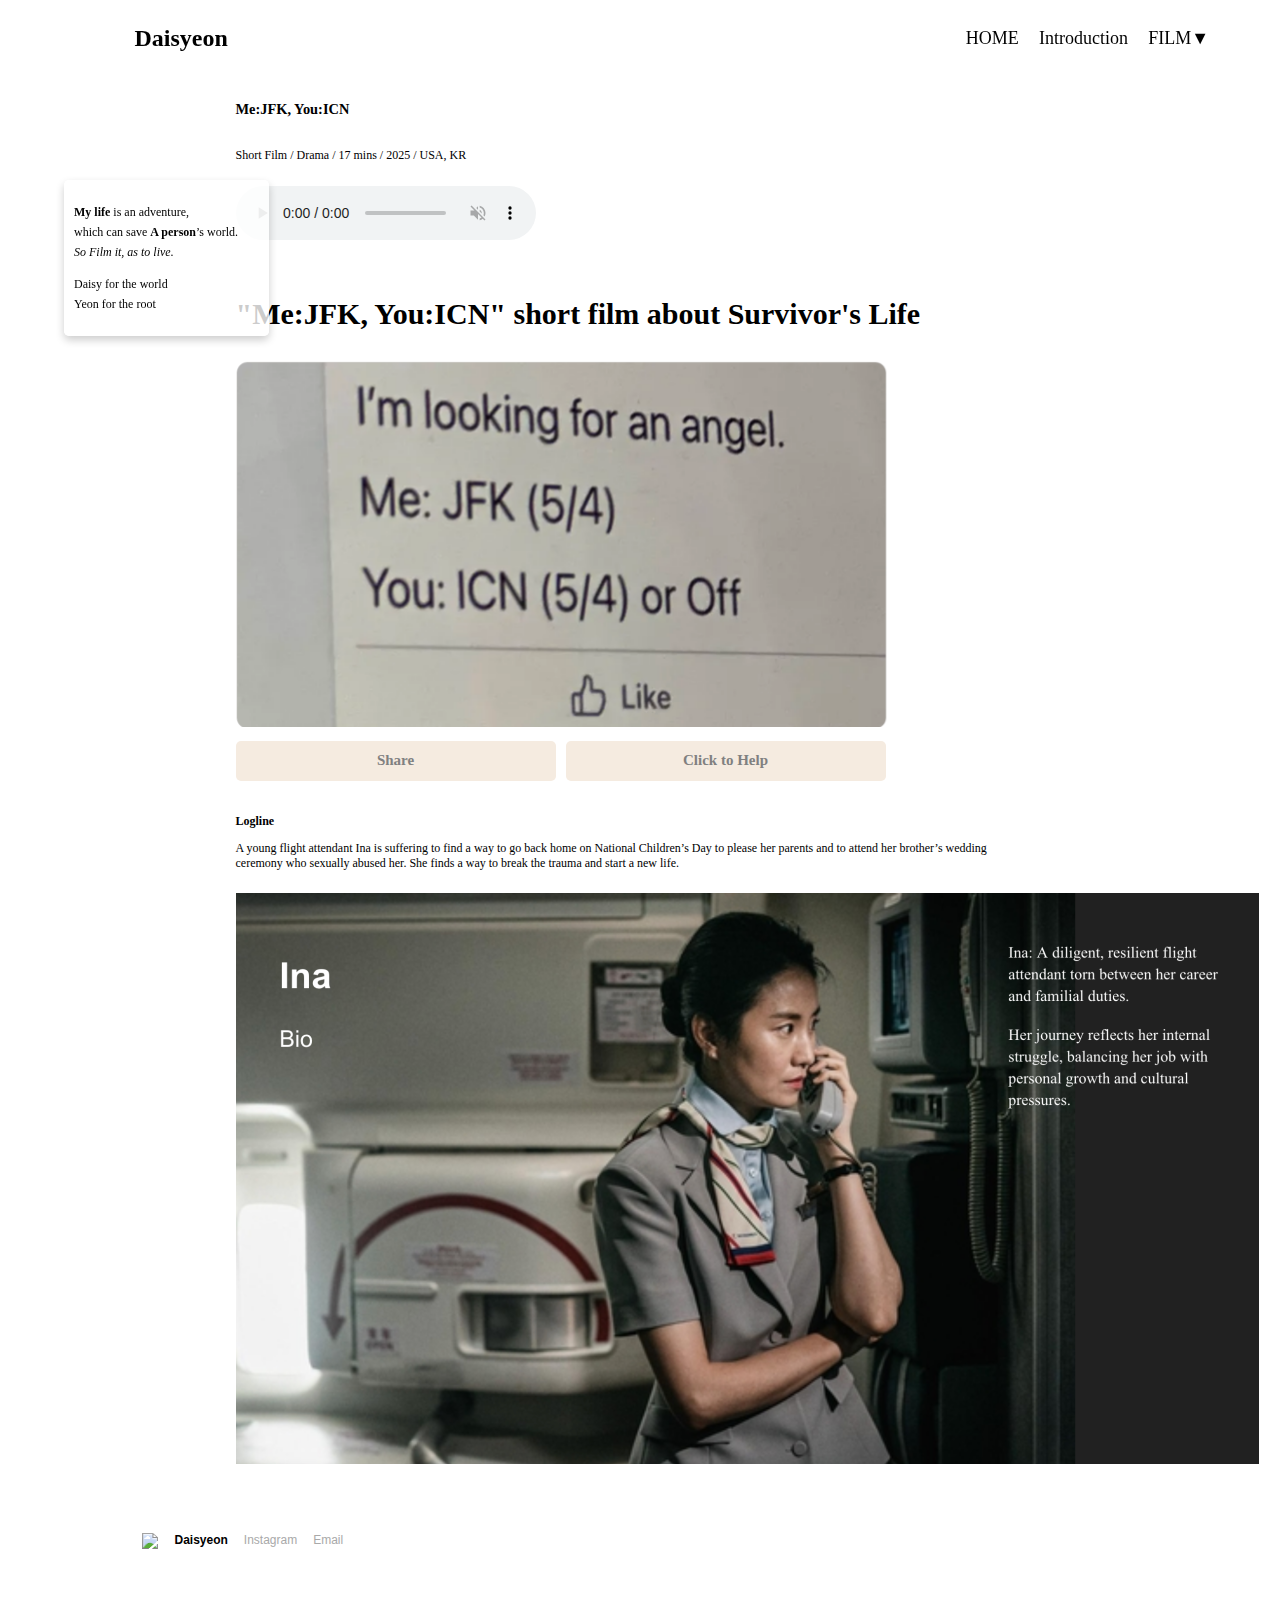
==== mejfk-youicn/index.html @ 4a7ff763 "큐알코드 연동 파일 이름 오타수정" ====
<!DOCTYPE html>
<html lang="en">
<head>
	<meta charset="UTF-8">
	<meta name="viewport" content="width-device-width, initial-scale=1.0">
	<title>Daisyeon</title>

	<link rel="stylesheet" type="text/css" href="../assets/css/JFKINC_style.css">

</head>

<body>
	<div class="frame">
		<nav class="navigator">
			<h3 class="site-name">Daisyeon</h3>
			<ul>
				<li><a href="../index.html" class ="nav-menu">HOME</a></li>
				<li><a href="../intoduction.html" class="nav-menu">Introduction</a></li>
				<li class="dropdown">
					<a href="../film.html" class="nav-menu">FILM▼</a>
					<div class="dropdown-content">
						<a href="index.html">Me:JFK, You:ICN</a>
						<a href="../haenamCabbage.html">Haenam Cabbage</a>
						<a href="../suddenlyHome.html">Suddenly, Home</a>
						<a href="../caseOfR.html">Case of 'R'</a>
					</div>
				</li>
			</ul>
		</nav>
		
		<div class="fixed-text">
			<p><strong>My life</strong> is an adventure,<br>
			which can save <strong>A person</strong>’s world.<br>
			<i>So Film it, as to live.</i></p>
			<p>Daisy for the world<br>
			Yeon for the root</p>
		</div>


		<div class="dashboard">
			<div class="zone1">
				<div class="zone1-1">
					<p>Me:JFK, You:ICN</p>
				</div>
				<div class="zone1-2">
					<p>Short Film / Drama / 17 mins / 2025 / USA, KR</p>
				</div>
				<div class="zone1-3">
					<!--<iframe src="https://drive.google.com/file/d/1nsp8rYcXRsorYQLU7YPwq_i2e3_Hdmca/preview" allow="autoplay"></iframe>-->
					<audio id="myAudio" autoplay muted controls>
						<source src="../assets/audio/yjmi_theme_1.wav" type="audio/wav">
						Your browser does not support the audio element.
					</audio>
				</div>
			</div>
			<div class="zone2">
				<div class="zone2-1">
					<p>"Me:JFK, You:ICN" short film about Survivor's Life</p>
				</div>
				<div class="zone2-2">
					<div class="zone2-2-1">
						<a href="https://www.gofundme.com/f/mejfk-you-icn-short-film-about-survivors-life?attribution_id=sl:cf78f3c8-752f-405b-9b27-f2134a1b877a&lang=en_US&utm_campaign=fp_sharesheet&utm_medium=customer&utm_source=copy_link">
							<img src="../assets/images/I'm_looking_for_an_angel.png">
						</a>
					</div>
					<div class="zone2-2-2">
						<div class="zone2-2-2-1">
							<button onclick="copyLinkToClipboard('https://gofund.me/59e09276');">
								Share
							</button>

						</div>
						<div class="zone2-2-2-2">
							<button href="https://www.gofundme.com/f/mejfk-you-icn-short-film-about-survivors-life/donate?source=btn_donate">
								Click to Help
							</button>
						</div>
					</div>
				</div>
			</div>
			<div class="zone3">
				<div class="zone3-1">
					<p><strong>Logline</strong></p>
				</div>
				<div class="zone3-2">
					<p>A young flight attendant Ina is suffering to find a way to go back home on National Children’s Day to please her parents and to attend her brother’s wedding ceremony who sexually abused her. She finds a way to break the trauma and start a new life.</p>
				</div>
			</div>
			<div class="zone4">
				<img src="../assets/images/JFK_You_ICN.webp">
			</div>
		</div>

		<footer class="contact-info">
			<p>
				<img class="footer-image" src="../assets/images/DAISYEON_LOGO_orange.png">
				<a class = "contact-info-title"><strong>Daisyeon</strong></a>
				
				<a href="https://www.instagram.com/daisy__yeon/" target="_blank">Instagram</a>
				<a href="../quickContact.html">Email</a>
			</p>
		</footer>
	</div>

	<!--자동재생-->

	<script>
		document.body.addEventListener('click', function() {
			const audio = document.getElementById('myAudio');
			audio.muted = false;  // 음소거 해제
			audio.play();  // 다시 재생
		});
	</script>

	<!--링크 클립보드 복사-->

	<script>
		// 링크를 클립보드에 복사하는 함수
		function copyLinkToClipboard(link) {
			navigator.clipboard.writeText(link)
				.then(() => {
					alert("The link has been copied to the clipboard.: \n" + link);
				})
				.catch(err => {
					console.error("fail to copy link sry try again later or use upper immage", err);
				});
		}
	</script>
</body>

</html>
---- assets/css/JFKINC_style.css ----
body{
    background-color: white;
}

.frame{
    margin: 2% 10%;
    display: flex;
    flex-direction: column;
    min-height: 100vh;
}

.navigator{
    display: flex;
    flex-direction: row;
    justify-content: space-between;
    align-items: center;
    z-index: 1000;
    position: fixed;
    width: 80%
}

li{
    display: inline;
    align-self: center;
    margin-left: 5%;
    margin-right: 5%;
}

ul{
    display: flex;
    margin: 0%;
    padding: 0%;
    flex-wrap: nowrap;
}

.site-name{
    margin:0;
    font-size: 24px;
    color: black;
    /* 원하는 폰트 찾아와!
    font family: '원하는 폰트명', sans serif;
    */
}

.nav-menu{
    font-size: 18px;
    color: black;
}

a{
    text-decoration: none;
}

a:hover{
    color: gray;
    transition: 0.3s;
}

.contact-info {
    padding: 0.8%;
    font-size: 16px;
    color: white;
    background-color: transparent;
}

.footer-image {
    width: 50px; /* 이미지 크기를 조절합니다 */
    height: auto; /* 비율을 유지하면서 크기 조정 */
    vertical-align: middle; /* 이미지와 텍스트가 같은 라인에 오도록 합니다 */
}

.contact-info-title{
    color: black !important;
    font-size: 12px !important;
}

.contact-info a {
    color: darkgray;
    text-decoration: none;
    font-family: 'Montserrat', sans-serif;
    font-size: 12px;
    margin-left: 12px;
}

.contact-info a:visited{
    color: darkgray;
}

.contact-info a:hover {
    color: darkgray;
    transition: 0.3s;
}

.dropdown-content {
    display: none; /* 드롭다운을 기본적으로 숨김 */
    position: absolute;
    background-color: white; /* 드롭다운 배경색 */
    min-width: 160px; /* 드롭다운의 최소 너비 */
    box-shadow: 0px 8px 16px 0px rgba(0,0,0,0.2);
    z-index: 1; /* 다른 요소 위에 쌓이도록 설정 */
}

.dropdown:hover .dropdown-content {
    display: block; /* 마우스를 올리면 드롭다운 표시 */
}

.dropdown-content a {
    color: black; /* 링크 색상 */
    padding: 12px 16px; /* 패딩 */
    text-decoration: none; /* 밑줄 제거 */
    display: block; /* 블록 요소로 표시 */
    font-size: 14px;
}
.dropdown-content a:hover {
    background-color: #f1f1f1; /* 마우스를 올리면 배경색 변경 */
}

.fixed-text {
    position: fixed;
    top: 20%;
    left: 5%;
    width: 185px;
    font-size: 12px;
    background-color: rgba(255, 255, 255, 0.8);
    padding: 10px;
    border-radius: 5px;
    z-index: 999;
    box-shadow: 0 4px 8px rgba(0, 0, 0, 0.2);
    line-height: 20px;
}

/* 여기까지는 기본 세팅 */

.dashboard{
    margin-left: 10%;
    margin-right: 15%;
}

.zone1{
    margin-top: 10%;   
}

.zone1-1{
    font-size: 14.4px;
    font-weight: 700 !important;
}

.zone1-2{
    margin-top: 4%;
    font-size: 12px;
}

.zone1-3{
    margin-top: 3%;   
}

.zone2{
    margin-top: 3%;
    display: flex;
    flex-direction: column;
}

.zone2-1{
    font-size: 30px;
    font-weight: 700;
}

.zone2-2{
    display: flex;
    flex-direction: column;
}

.zone2-2-1{
    width: 50%;
}


.zone2-2-2{
    display: flex;
    flex-direction: row ;
}

.click_image{
    width: 328px !important;
    object-fit: cover;
    cursor: pointer;
}

.zone3{
    margin-top: 3%;
    margin-bottom: 3%;
}
.zone3-1{
    font-size: 12px;
}

.zone3-2{
    font-size: 12px;
}

.zone4{
    margin-bottom: 5%;
}


button {
    display: flex; /* 플렉스 박스를 사용 */
    justify-content: center; /* 가로 중앙 정렬 */
    align-items: center; /* 세로 중앙 정렬 */
    width: 320px;
    height: 40px;
    padding: 0;
    margin: 10px 10px 10px 0; /* 잘못된 margin 수정 (px 삭제) */
    font-size: 15px;
    font-weight: 600;
    font-family: "Montserrat";
    color: gray;
    background-color: #f5ebe0;
    border-radius: 5px;
    transition: all 0.2s;
    border: none;
    cursor: pointer;
}

button:hover {
    color: white;
    background-color: #D6CCC2;
    border: none; /* 호버 상태에서도 테두리 없음 */
}
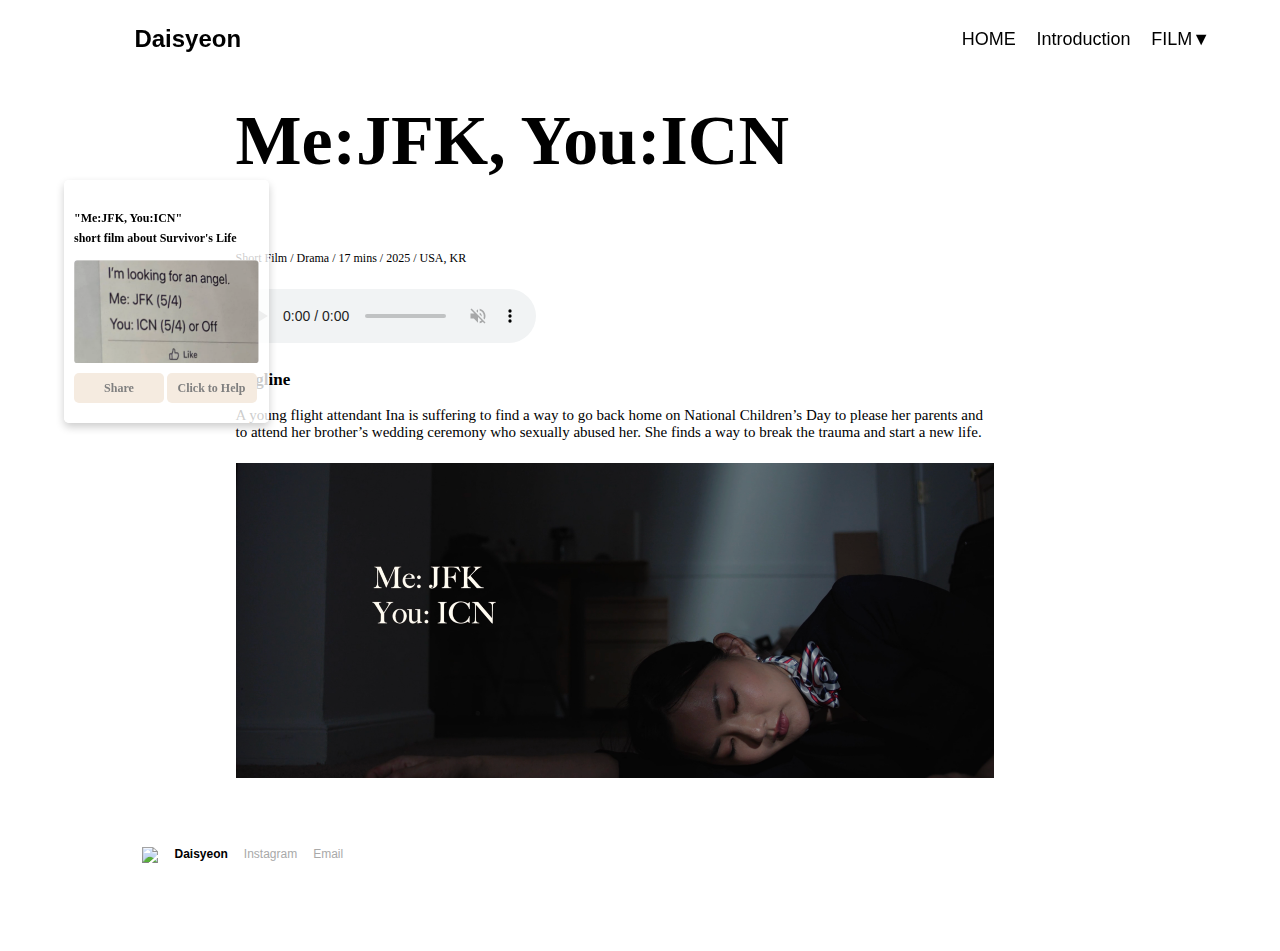
==== commit 2fb8cd34: "1차 요구사항 반영" ====
--- a/mejfk-youicn/index.html
+++ b/mejfk-youicn/index.html
@@ -6,13 +6,13 @@
 	<title>Daisyeon</title>
 
 	<link rel="stylesheet" type="text/css" href="../assets/css/JFKINC_style.css">
-
+	<link rel="icon" href="/assets/images/favicon.png" type="image/png">
 </head>
 
 <body>
 	<div class="frame">
 		<nav class="navigator">
-			<h3 class="site-name">Daisyeon</h3>
+			<h3 class="site-name"><a href="../index.html">Daisyeon</a></h3>
 			<ul>
 				<li><a href="../index.html" class ="nav-menu">HOME</a></li>
 				<li><a href="../intoduction.html" class="nav-menu">Introduction</a></li>
@@ -29,11 +29,31 @@
 		</nav>
 		
 		<div class="fixed-text">
-			<p><strong>My life</strong> is an adventure,<br>
-			which can save <strong>A person</strong>’s world.<br>
-			<i>So Film it, as to live.</i></p>
-			<p>Daisy for the world<br>
-			Yeon for the root</p>
+			<div class="zone2">
+				<div class="zone2-1">
+					<p>"Me:JFK, You:ICN"<br> short film about Survivor's Life</p>
+				</div>
+				<div class="zone2-2">
+					<div class="zone2-2-1">
+						<a href="https://www.gofundme.com/f/mejfk-you-icn-short-film-about-survivors-life?attribution_id=sl:cf78f3c8-752f-405b-9b27-f2134a1b877a&lang=en_US&utm_campaign=fp_sharesheet&utm_medium=customer&utm_source=copy_link">
+							<img src="../assets/images/I'm_looking_for_an_angel.png">
+						</a>
+					</div>
+					<div class="zone2-2-2">
+						<div class="zone2-2-2-1">
+							<button onclick="copyLinkToClipboard('https://gofund.me/59e09276');">
+								Share
+							</button>
+
+						</div>
+						<div class="zone2-2-2-2">
+							<button onclick="window.location.href='https://www.gofundme.com/f/mejfk-you-icn-short-film-about-survivors-life/donate?source=btn_donate';">
+								Click to Help
+							</button>
+						</div>
+					</div>
+				</div>
+			</div>
 		</div>
 
 
@@ -53,31 +73,7 @@
 					</audio>
 				</div>
 			</div>
-			<div class="zone2">
-				<div class="zone2-1">
-					<p>"Me:JFK, You:ICN" short film about Survivor's Life</p>
-				</div>
-				<div class="zone2-2">
-					<div class="zone2-2-1">
-						<a href="https://www.gofundme.com/f/mejfk-you-icn-short-film-about-survivors-life?attribution_id=sl:cf78f3c8-752f-405b-9b27-f2134a1b877a&lang=en_US&utm_campaign=fp_sharesheet&utm_medium=customer&utm_source=copy_link">
-							<img src="../assets/images/I'm_looking_for_an_angel.png">
-						</a>
-					</div>
-					<div class="zone2-2-2">
-						<div class="zone2-2-2-1">
-							<button onclick="copyLinkToClipboard('https://gofund.me/59e09276');">
-								Share
-							</button>
 
-						</div>
-						<div class="zone2-2-2-2">
-							<button href="https://www.gofundme.com/f/mejfk-you-icn-short-film-about-survivors-life/donate?source=btn_donate">
-								Click to Help
-							</button>
-						</div>
-					</div>
-				</div>
-			</div>
 			<div class="zone3">
 				<div class="zone3-1">
 					<p><strong>Logline</strong></p>
@@ -86,9 +82,13 @@
 					<p>A young flight attendant Ina is suffering to find a way to go back home on National Children’s Day to please her parents and to attend her brother’s wedding ceremony who sexually abused her. She finds a way to break the trauma and start a new life.</p>
 				</div>
 			</div>
+
+			
+			
 			<div class="zone4">
-				<img src="../assets/images/JFK_You_ICN.webp">
+				<img src="../assets/images/JFK_You_ICN2.png">
 			</div>
+			
 		</div>
 
 		<footer class="contact-info">
@@ -126,6 +126,7 @@
 				});
 		}
 	</script>
+
 </body>
 
 </html>
--- a/assets/css/JFKINC_style.css
+++ b/assets/css/JFKINC_style.css
@@ -16,7 +16,8 @@
     align-items: center;
     z-index: 1000;
     position: fixed;
-    width: 80%
+    width: 80%;
+    font-family: 'Montserrat', sans-serif;
 }
 
 li{
@@ -37,9 +38,11 @@
     margin:0;
     font-size: 24px;
     color: black;
-    /* 원하는 폰트 찾아와!
-    font family: '원하는 폰트명', sans serif;
-    */
+}
+
+.site-name a{
+    color: black;
+    text-decoration: none;
 }
 
 .nav-menu{
@@ -115,6 +118,34 @@
     background-color: #f1f1f1; /* 마우스를 올리면 배경색 변경 */
 }
 
+
+
+/* 여기까지는 기본 세팅 */
+
+.dashboard{
+    margin-left: 10%;
+    margin-right: 15%;
+}
+
+.zone1{
+    margin-top: 10%;   
+}
+
+.zone1-1{
+    font-size: 70px;
+    font-weight: 700 !important;
+    margin-bottom: ;
+}
+
+.zone1-2{
+    margin-top: 4%;
+    font-size: 12px;
+}
+
+.zone1-3{
+    margin-top: 3%;   
+}
+
 .fixed-text {
     position: fixed;
     top: 20%;
@@ -129,30 +160,6 @@
     line-height: 20px;
 }
 
-/* 여기까지는 기본 세팅 */
-
-.dashboard{
-    margin-left: 10%;
-    margin-right: 15%;
-}
-
-.zone1{
-    margin-top: 10%;   
-}
-
-.zone1-1{
-    font-size: 14.4px;
-    font-weight: 700 !important;
-}
-
-.zone1-2{
-    margin-top: 4%;
-    font-size: 12px;
-}
-
-.zone1-3{
-    margin-top: 3%;   
-}
 
 .zone2{
     margin-top: 3%;
@@ -161,7 +168,7 @@
 }
 
 .zone2-1{
-    font-size: 30px;
+    font-size: 12px;
     font-weight: 700;
 }
 
@@ -171,14 +178,25 @@
 }
 
 .zone2-2-1{
-    width: 50%;
-}
-
+    width: 100%;
+}
+
+.zone2-2-1 img {
+    max-width: 100%; /* 이미지가 부모 요소를 벗어나지 않도록 설정 */
+    height: auto; /* 비율 유지 */
+    display: block;
+}
 
 .zone2-2-2{
     display: flex;
     flex-direction: row ;
 }
+
+.zone2-2-2-1,
+.zone2-2-2-2 {
+    flex: 1 1 auto;
+}
+
 
 .click_image{
     width: 328px !important;
@@ -191,27 +209,31 @@
     margin-bottom: 3%;
 }
 .zone3-1{
-    font-size: 12px;
+    font-size: 17px;
 }
 
 .zone3-2{
-    font-size: 12px;
+    font-size: 15px;
 }
 
 .zone4{
     margin-bottom: 5%;
 }
 
+.zone4 img {
+    width: 100%;
+    height: auto;
+}
 
 button {
     display: flex; /* 플렉스 박스를 사용 */
     justify-content: center; /* 가로 중앙 정렬 */
     align-items: center; /* 세로 중앙 정렬 */
-    width: 320px;
-    height: 40px;
+    width: 90px;
+    height: 30px;
     padding: 0;
-    margin: 10px 10px 10px 0; /* 잘못된 margin 수정 (px 삭제) */
-    font-size: 15px;
+    margin: 10px 0 10px 0; /* 잘못된 margin 수정 (px 삭제) */
+    font-size: 12px;
     font-weight: 600;
     font-family: "Montserrat";
     color: gray;
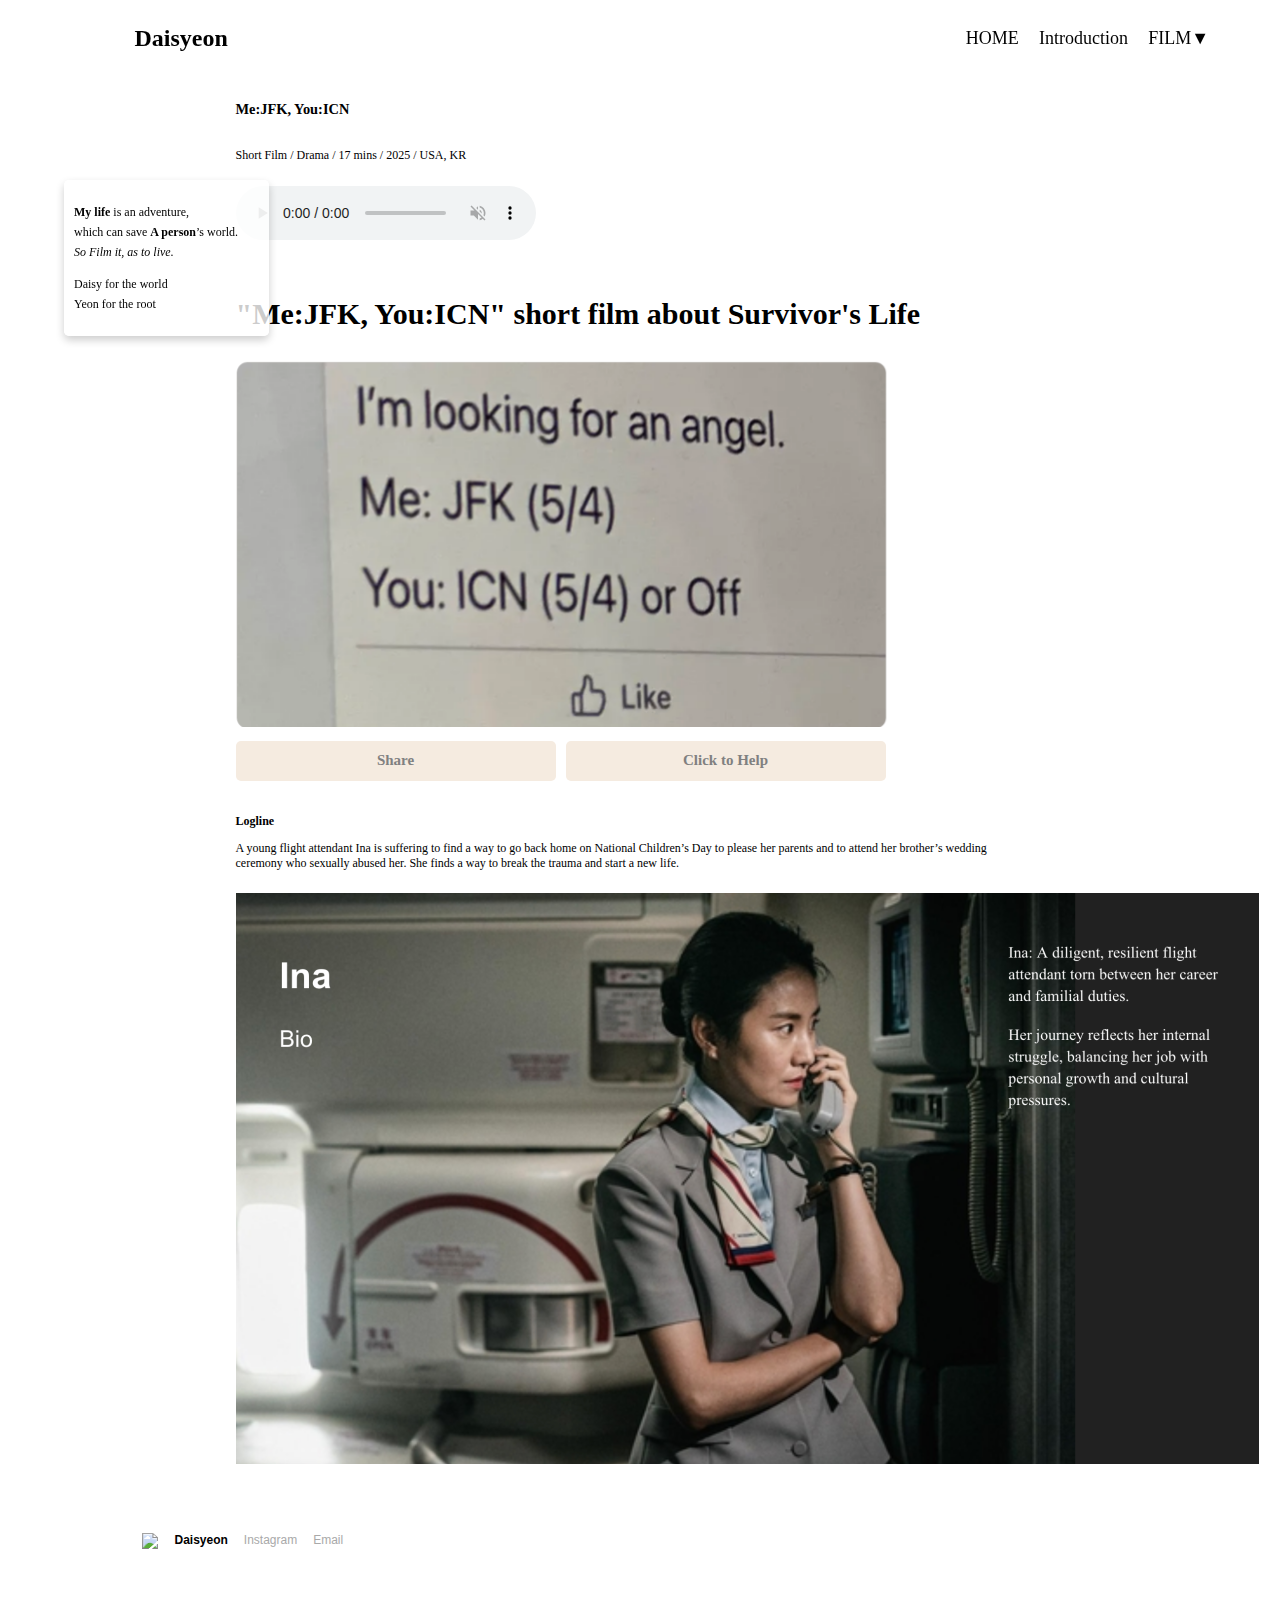
==== commit 9dd37076: "Revert "1차 요구사항 반영"" ====
--- a/mejfk-youicn/index.html
+++ b/mejfk-youicn/index.html
@@ -6,7 +6,7 @@
 	<title>Daisyeon</title>
 
 	<link rel="stylesheet" type="text/css" href="../assets/css/JFKINC_style.css">
-	<link rel="icon" href="/assets/images/favicon.png" type="image/png">
+
 </head>
 
 <body>
@@ -29,9 +29,33 @@
 		</nav>
 		
 		<div class="fixed-text">
+			<p><strong>My life</strong> is an adventure,<br>
+			which can save <strong>A person</strong>’s world.<br>
+			<i>So Film it, as to live.</i></p>
+			<p>Daisy for the world<br>
+			Yeon for the root</p>
+		</div>
+
+
+		<div class="dashboard">
+			<div class="zone1">
+				<div class="zone1-1">
+					<p>Me:JFK, You:ICN</p>
+				</div>
+				<div class="zone1-2">
+					<p>Short Film / Drama / 17 mins / 2025 / USA, KR</p>
+				</div>
+				<div class="zone1-3">
+					<!--<iframe src="https://drive.google.com/file/d/1nsp8rYcXRsorYQLU7YPwq_i2e3_Hdmca/preview" allow="autoplay"></iframe>-->
+					<audio id="myAudio" autoplay muted controls>
+						<source src="../assets/audio/yjmi_theme_1.wav" type="audio/wav">
+						Your browser does not support the audio element.
+					</audio>
+				</div>
+			</div>
 			<div class="zone2">
 				<div class="zone2-1">
-					<p>"Me:JFK, You:ICN"<br> short film about Survivor's Life</p>
+					<p>"Me:JFK, You:ICN" short film about Survivor's Life</p>
 				</div>
 				<div class="zone2-2">
 					<div class="zone2-2-1">
@@ -54,26 +78,6 @@
 					</div>
 				</div>
 			</div>
-		</div>
-
-
-		<div class="dashboard">
-			<div class="zone1">
-				<div class="zone1-1">
-					<p>Me:JFK, You:ICN</p>
-				</div>
-				<div class="zone1-2">
-					<p>Short Film / Drama / 17 mins / 2025 / USA, KR</p>
-				</div>
-				<div class="zone1-3">
-					<!--<iframe src="https://drive.google.com/file/d/1nsp8rYcXRsorYQLU7YPwq_i2e3_Hdmca/preview" allow="autoplay"></iframe>-->
-					<audio id="myAudio" autoplay muted controls>
-						<source src="../assets/audio/yjmi_theme_1.wav" type="audio/wav">
-						Your browser does not support the audio element.
-					</audio>
-				</div>
-			</div>
-
 			<div class="zone3">
 				<div class="zone3-1">
 					<p><strong>Logline</strong></p>
@@ -82,13 +86,9 @@
 					<p>A young flight attendant Ina is suffering to find a way to go back home on National Children’s Day to please her parents and to attend her brother’s wedding ceremony who sexually abused her. She finds a way to break the trauma and start a new life.</p>
 				</div>
 			</div>
-
-			
-			
 			<div class="zone4">
-				<img src="../assets/images/JFK_You_ICN2.png">
+				<img src="../assets/images/JFK_You_ICN.webp">
 			</div>
-			
 		</div>
 
 		<footer class="contact-info">
@@ -126,7 +126,6 @@
 				});
 		}
 	</script>
-
 </body>
 
 </html>
--- a/assets/css/JFKINC_style.css
+++ b/assets/css/JFKINC_style.css
@@ -16,8 +16,7 @@
     align-items: center;
     z-index: 1000;
     position: fixed;
-    width: 80%;
-    font-family: 'Montserrat', sans-serif;
+    width: 80%
 }
 
 li{
@@ -118,34 +117,6 @@
     background-color: #f1f1f1; /* 마우스를 올리면 배경색 변경 */
 }
 
-
-
-/* 여기까지는 기본 세팅 */
-
-.dashboard{
-    margin-left: 10%;
-    margin-right: 15%;
-}
-
-.zone1{
-    margin-top: 10%;   
-}
-
-.zone1-1{
-    font-size: 70px;
-    font-weight: 700 !important;
-    margin-bottom: ;
-}
-
-.zone1-2{
-    margin-top: 4%;
-    font-size: 12px;
-}
-
-.zone1-3{
-    margin-top: 3%;   
-}
-
 .fixed-text {
     position: fixed;
     top: 20%;
@@ -160,6 +131,30 @@
     line-height: 20px;
 }
 
+/* 여기까지는 기본 세팅 */
+
+.dashboard{
+    margin-left: 10%;
+    margin-right: 15%;
+}
+
+.zone1{
+    margin-top: 10%;   
+}
+
+.zone1-1{
+    font-size: 14.4px;
+    font-weight: 700 !important;
+}
+
+.zone1-2{
+    margin-top: 4%;
+    font-size: 12px;
+}
+
+.zone1-3{
+    margin-top: 3%;   
+}
 
 .zone2{
     margin-top: 3%;
@@ -168,7 +163,7 @@
 }
 
 .zone2-1{
-    font-size: 12px;
+    font-size: 30px;
     font-weight: 700;
 }
 
@@ -178,25 +173,14 @@
 }
 
 .zone2-2-1{
-    width: 100%;
-}
-
-.zone2-2-1 img {
-    max-width: 100%; /* 이미지가 부모 요소를 벗어나지 않도록 설정 */
-    height: auto; /* 비율 유지 */
-    display: block;
-}
+    width: 50%;
+}
+
 
 .zone2-2-2{
     display: flex;
     flex-direction: row ;
 }
-
-.zone2-2-2-1,
-.zone2-2-2-2 {
-    flex: 1 1 auto;
-}
-
 
 .click_image{
     width: 328px !important;
@@ -209,31 +193,27 @@
     margin-bottom: 3%;
 }
 .zone3-1{
-    font-size: 17px;
+    font-size: 12px;
 }
 
 .zone3-2{
-    font-size: 15px;
+    font-size: 12px;
 }
 
 .zone4{
     margin-bottom: 5%;
 }
 
-.zone4 img {
-    width: 100%;
-    height: auto;
-}
 
 button {
     display: flex; /* 플렉스 박스를 사용 */
     justify-content: center; /* 가로 중앙 정렬 */
     align-items: center; /* 세로 중앙 정렬 */
-    width: 90px;
-    height: 30px;
+    width: 320px;
+    height: 40px;
     padding: 0;
-    margin: 10px 0 10px 0; /* 잘못된 margin 수정 (px 삭제) */
-    font-size: 12px;
+    margin: 10px 10px 10px 0; /* 잘못된 margin 수정 (px 삭제) */
+    font-size: 15px;
     font-weight: 600;
     font-family: "Montserrat";
     color: gray;
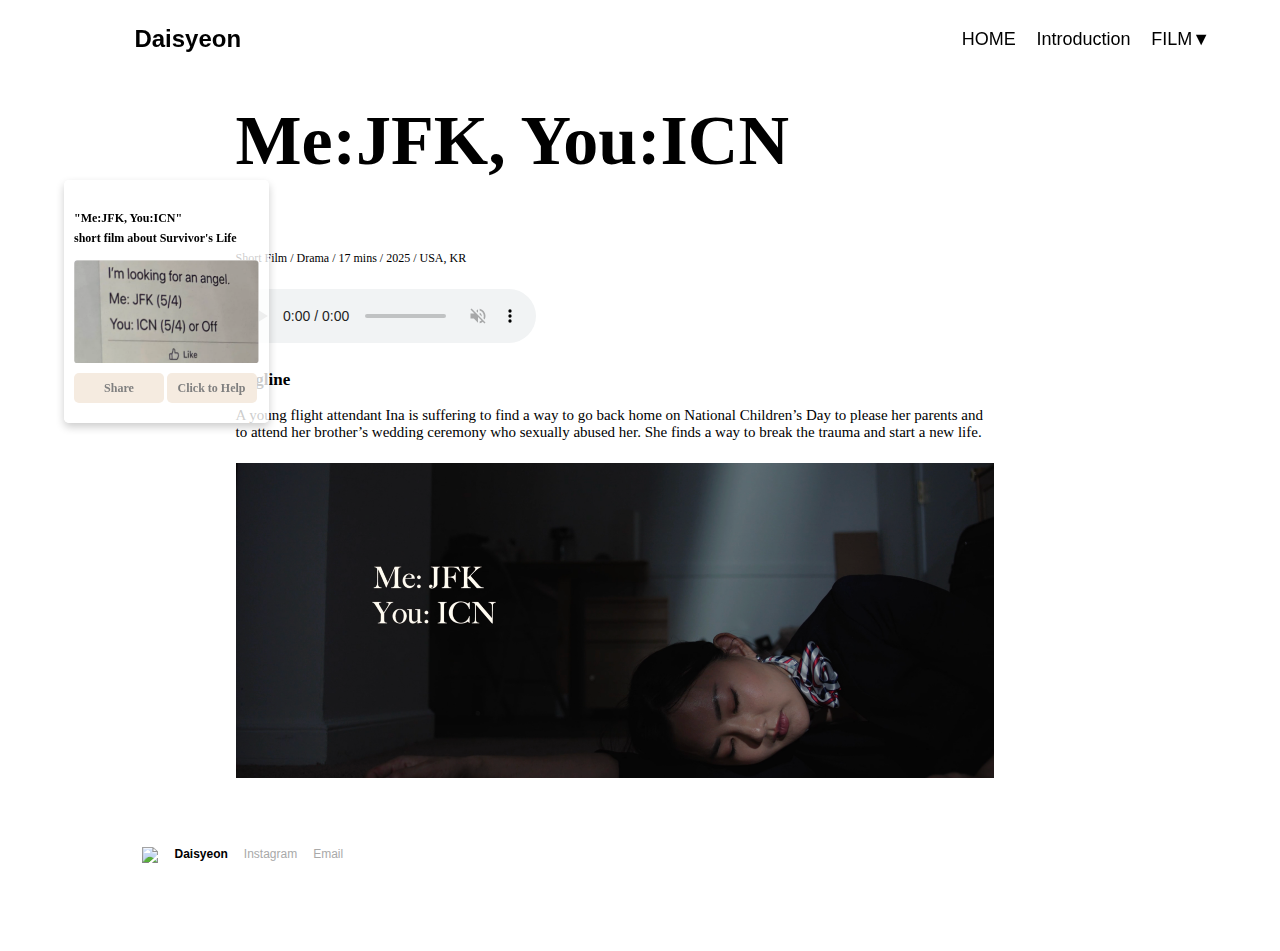
==== commit bb854779: "Revert "Revert "1차 요구사항 반영""" ====
--- a/mejfk-youicn/index.html
+++ b/mejfk-youicn/index.html
@@ -6,7 +6,7 @@
 	<title>Daisyeon</title>
 
 	<link rel="stylesheet" type="text/css" href="../assets/css/JFKINC_style.css">
-
+	<link rel="icon" href="/assets/images/favicon.png" type="image/png">
 </head>
 
 <body>
@@ -29,33 +29,9 @@
 		</nav>
 		
 		<div class="fixed-text">
-			<p><strong>My life</strong> is an adventure,<br>
-			which can save <strong>A person</strong>’s world.<br>
-			<i>So Film it, as to live.</i></p>
-			<p>Daisy for the world<br>
-			Yeon for the root</p>
-		</div>
-
-
-		<div class="dashboard">
-			<div class="zone1">
-				<div class="zone1-1">
-					<p>Me:JFK, You:ICN</p>
-				</div>
-				<div class="zone1-2">
-					<p>Short Film / Drama / 17 mins / 2025 / USA, KR</p>
-				</div>
-				<div class="zone1-3">
-					<!--<iframe src="https://drive.google.com/file/d/1nsp8rYcXRsorYQLU7YPwq_i2e3_Hdmca/preview" allow="autoplay"></iframe>-->
-					<audio id="myAudio" autoplay muted controls>
-						<source src="../assets/audio/yjmi_theme_1.wav" type="audio/wav">
-						Your browser does not support the audio element.
-					</audio>
-				</div>
-			</div>
 			<div class="zone2">
 				<div class="zone2-1">
-					<p>"Me:JFK, You:ICN" short film about Survivor's Life</p>
+					<p>"Me:JFK, You:ICN"<br> short film about Survivor's Life</p>
 				</div>
 				<div class="zone2-2">
 					<div class="zone2-2-1">
@@ -78,6 +54,26 @@
 					</div>
 				</div>
 			</div>
+		</div>
+
+
+		<div class="dashboard">
+			<div class="zone1">
+				<div class="zone1-1">
+					<p>Me:JFK, You:ICN</p>
+				</div>
+				<div class="zone1-2">
+					<p>Short Film / Drama / 17 mins / 2025 / USA, KR</p>
+				</div>
+				<div class="zone1-3">
+					<!--<iframe src="https://drive.google.com/file/d/1nsp8rYcXRsorYQLU7YPwq_i2e3_Hdmca/preview" allow="autoplay"></iframe>-->
+					<audio id="myAudio" autoplay muted controls>
+						<source src="../assets/audio/yjmi_theme_1.wav" type="audio/wav">
+						Your browser does not support the audio element.
+					</audio>
+				</div>
+			</div>
+
 			<div class="zone3">
 				<div class="zone3-1">
 					<p><strong>Logline</strong></p>
@@ -86,9 +82,13 @@
 					<p>A young flight attendant Ina is suffering to find a way to go back home on National Children’s Day to please her parents and to attend her brother’s wedding ceremony who sexually abused her. She finds a way to break the trauma and start a new life.</p>
 				</div>
 			</div>
+
+			
+			
 			<div class="zone4">
-				<img src="../assets/images/JFK_You_ICN.webp">
+				<img src="../assets/images/JFK_You_ICN2.png">
 			</div>
+			
 		</div>
 
 		<footer class="contact-info">
@@ -126,6 +126,7 @@
 				});
 		}
 	</script>
+
 </body>
 
 </html>
--- a/assets/css/JFKINC_style.css
+++ b/assets/css/JFKINC_style.css
@@ -16,7 +16,8 @@
     align-items: center;
     z-index: 1000;
     position: fixed;
-    width: 80%
+    width: 80%;
+    font-family: 'Montserrat', sans-serif;
 }
 
 li{
@@ -117,6 +118,34 @@
     background-color: #f1f1f1; /* 마우스를 올리면 배경색 변경 */
 }
 
+
+
+/* 여기까지는 기본 세팅 */
+
+.dashboard{
+    margin-left: 10%;
+    margin-right: 15%;
+}
+
+.zone1{
+    margin-top: 10%;   
+}
+
+.zone1-1{
+    font-size: 70px;
+    font-weight: 700 !important;
+    margin-bottom: ;
+}
+
+.zone1-2{
+    margin-top: 4%;
+    font-size: 12px;
+}
+
+.zone1-3{
+    margin-top: 3%;   
+}
+
 .fixed-text {
     position: fixed;
     top: 20%;
@@ -131,30 +160,6 @@
     line-height: 20px;
 }
 
-/* 여기까지는 기본 세팅 */
-
-.dashboard{
-    margin-left: 10%;
-    margin-right: 15%;
-}
-
-.zone1{
-    margin-top: 10%;   
-}
-
-.zone1-1{
-    font-size: 14.4px;
-    font-weight: 700 !important;
-}
-
-.zone1-2{
-    margin-top: 4%;
-    font-size: 12px;
-}
-
-.zone1-3{
-    margin-top: 3%;   
-}
 
 .zone2{
     margin-top: 3%;
@@ -163,7 +168,7 @@
 }
 
 .zone2-1{
-    font-size: 30px;
+    font-size: 12px;
     font-weight: 700;
 }
 
@@ -173,14 +178,25 @@
 }
 
 .zone2-2-1{
-    width: 50%;
-}
-
+    width: 100%;
+}
+
+.zone2-2-1 img {
+    max-width: 100%; /* 이미지가 부모 요소를 벗어나지 않도록 설정 */
+    height: auto; /* 비율 유지 */
+    display: block;
+}
 
 .zone2-2-2{
     display: flex;
     flex-direction: row ;
 }
+
+.zone2-2-2-1,
+.zone2-2-2-2 {
+    flex: 1 1 auto;
+}
+
 
 .click_image{
     width: 328px !important;
@@ -193,27 +209,31 @@
     margin-bottom: 3%;
 }
 .zone3-1{
-    font-size: 12px;
+    font-size: 17px;
 }
 
 .zone3-2{
-    font-size: 12px;
+    font-size: 15px;
 }
 
 .zone4{
     margin-bottom: 5%;
 }
 
+.zone4 img {
+    width: 100%;
+    height: auto;
+}
 
 button {
     display: flex; /* 플렉스 박스를 사용 */
     justify-content: center; /* 가로 중앙 정렬 */
     align-items: center; /* 세로 중앙 정렬 */
-    width: 320px;
-    height: 40px;
+    width: 90px;
+    height: 30px;
     padding: 0;
-    margin: 10px 10px 10px 0; /* 잘못된 margin 수정 (px 삭제) */
-    font-size: 15px;
+    margin: 10px 0 10px 0; /* 잘못된 margin 수정 (px 삭제) */
+    font-size: 12px;
     font-weight: 600;
     font-family: "Montserrat";
     color: gray;
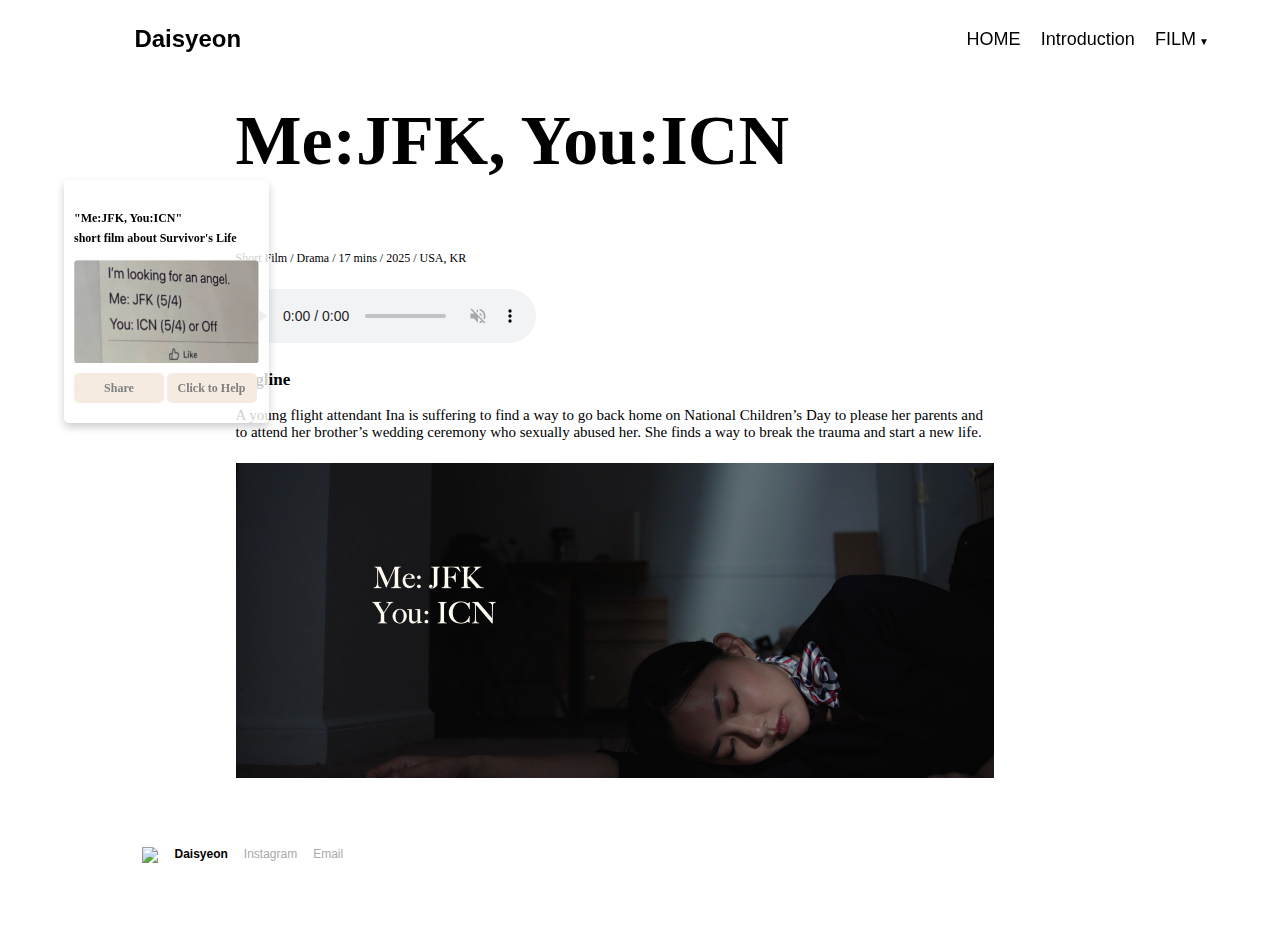
==== commit bac45380: "상단 메뉴바 역삼 크기 줄이기" ====
--- a/mejfk-youicn/index.html
+++ b/mejfk-youicn/index.html
@@ -17,7 +17,7 @@
 				<li><a href="../index.html" class ="nav-menu">HOME</a></li>
 				<li><a href="../intoduction.html" class="nav-menu">Introduction</a></li>
 				<li class="dropdown">
-					<a href="../film.html" class="nav-menu">FILM▼</a>
+					<a href="../film.html" class="nav-menu">FILM<span class="triangle">▼</span></a>
 					<div class="dropdown-content">
 						<a href="index.html">Me:JFK, You:ICN</a>
 						<a href="../haenamCabbage.html">Haenam Cabbage</a>
--- a/assets/css/JFKINC_style.css
+++ b/assets/css/JFKINC_style.css
@@ -48,6 +48,11 @@
 .nav-menu{
     font-size: 18px;
     color: black;
+}
+
+.triangle{
+    font-size: 10px;
+    margin-left: 3px;
 }
 
 a{
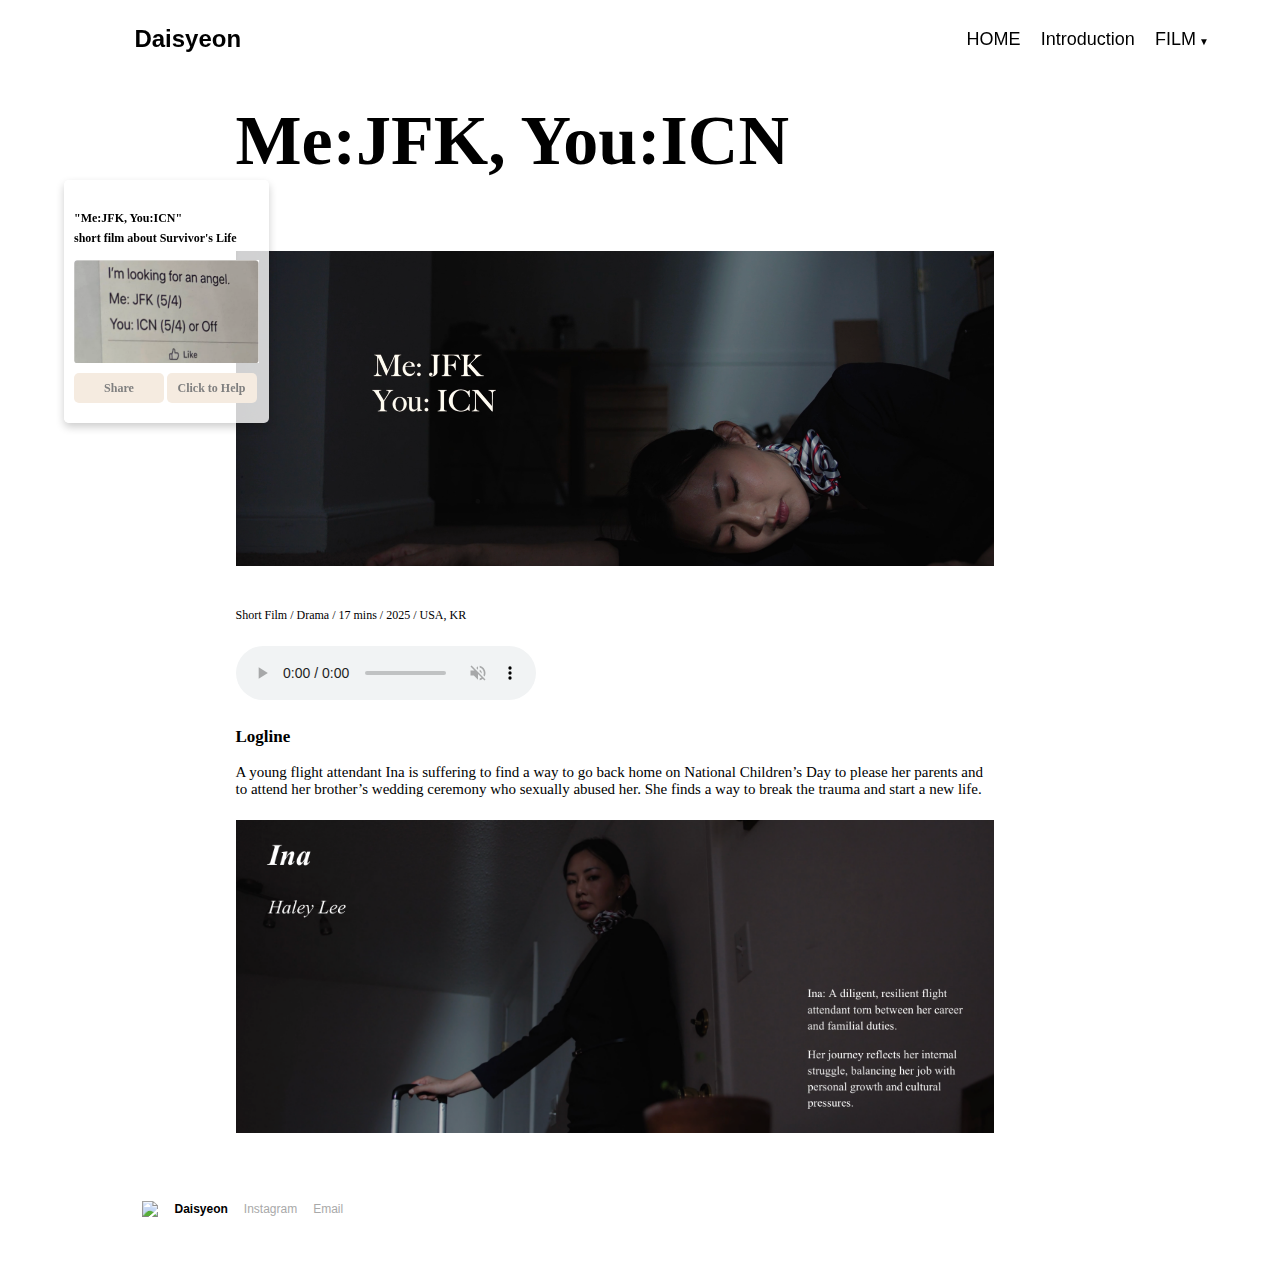
==== commit 9f23324b: "film icn 포스터 변경" ====
--- a/mejfk-youicn/index.html
+++ b/mejfk-youicn/index.html
@@ -58,10 +58,19 @@
 
 
 		<div class="dashboard">
+
+			
+
 			<div class="zone1">
 				<div class="zone1-1">
 					<p>Me:JFK, You:ICN</p>
 				</div>
+
+				<div class="zone4">
+					<img src="../assets/images/JFK_You_ICN2.png">
+				</div>
+
+
 				<div class="zone1-2">
 					<p>Short Film / Drama / 17 mins / 2025 / USA, KR</p>
 				</div>
@@ -83,10 +92,8 @@
 				</div>
 			</div>
 
-			
-			
 			<div class="zone4">
-				<img src="../assets/images/JFK_You_ICN2.png">
+				<img src="../assets/images/JFK_You_ICN3.png">
 			</div>
 			
 		</div>
